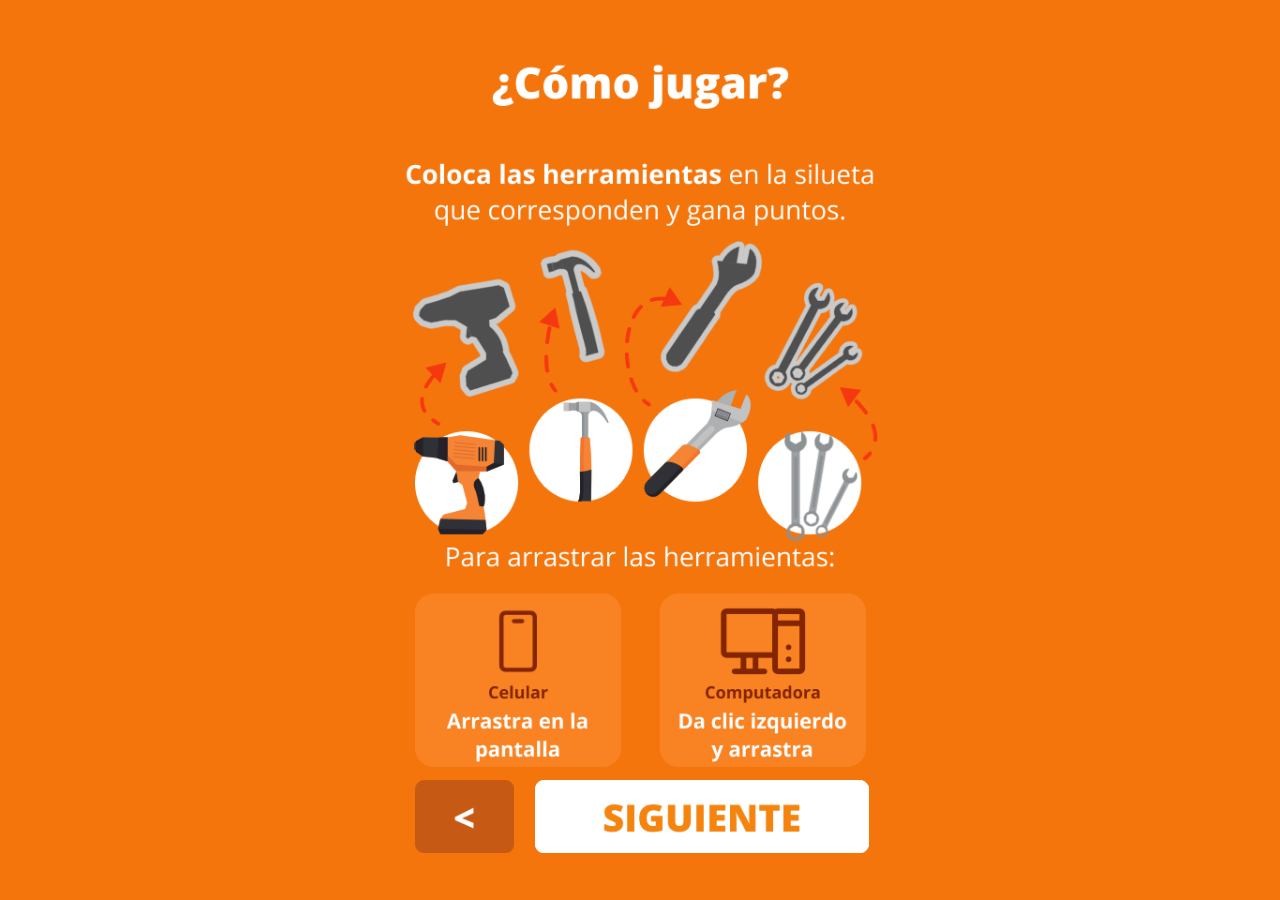
==== activities/siluetas/index.html @ 457d2b87 "siluetas" ====
<!DOCTYPE html PUBLIC "-//W3C//DTD XHTML 1.0 Transitional//EN" "http://www.w3.org/TR/xhtml1/DTD/xhtml1-transitional.dtd"><html><head><meta charset="utf-8"><meta http-equiv="content-type" content="text/html; charset=utf-8"><meta name="viewport" content="width=device-width,initial-scale=1,user-scalable=no"><title>Blue Pure Loyalty</title><meta http-equiv="content-script-type" content="text/javascript"><meta http-equiv="content-style-type" content="text/css"><meta name="generator" content="ct.js Game Editor"><link type="text/css" href="ct.css" rel="stylesheet"><meta name="theme-color" content="#F58428"><meta name="application-name" content="Blue Pure Loyalty"><link rel="icon" type="image/png" sizes="16x16" href="favicon-16x16.png"><link rel="icon" type="image/png" sizes="32x32" href="favicon-32x32.png"><link rel="icon" type="image/png" sizes="48x48" href="favicon-48x48.png"><link rel="icon" type="image/png" sizes="64x64" href="favicon-64x64.png"><meta name="apple-mobile-web-app-capable" content="yes"><meta name="apple-mobile-web-app-title" content="Blue Pure Loyalty"><meta name="apple-mobile-web-app-status-bar-style" content="default"><link rel="apple-touch-icon" sizes="57x57" href="apple-touch-icon-57x57.png"><link rel="apple-touch-icon" sizes="60x60" href="apple-touch-icon-60x60.png"><link rel="apple-touch-icon" sizes="72x72" href="apple-touch-icon-72x72.png"><link rel="apple-touch-icon" sizes="76x76" href="apple-touch-icon-76x76.png"><link rel="apple-touch-icon" sizes="114x114" href="apple-touch-icon-114x114.png"><link rel="apple-touch-icon" sizes="120x120" href="apple-touch-icon-120x120.png"><link rel="apple-touch-icon" sizes="144x144" href="apple-touch-icon-144x144.png"><link rel="apple-touch-icon" sizes="152x152" href="apple-touch-icon-152x152.png"><link rel="apple-touch-icon" sizes="167x167" href="apple-touch-icon-167x167.png"><link rel="apple-touch-icon" sizes="180x180" href="apple-touch-icon-180x180.png"><link rel="apple-touch-icon" sizes="1024x1024" href="apple-touch-icon-1024x1024.png"><link rel="icon" type="image/png" sizes="228x228" href="coast-228x228.png"><meta name="msapplication-TileColor" content="#F58428"><meta name="msapplication-TileImage" content="mstile-144x144.png"></head><body><script type="text/javascript" src="./howler.min.js"></script><script type="text/javascript" src="./sscd.min.js"></script><div id="ct"><div class="ct-aLoadingScreen"><div class="ct-aLoadingProgress" data-progress="0"><div class="ct-aMadeWithImage"><svg width="1035" height="894" viewBox="0 0 1035 894" fill="none" xmlns="http://www.w3.org/2000/svg"><path fill-rule="evenodd" clip-rule="evenodd" d="M523 222l-2 7a18 18 0 01-11 9 30 30 0 01-17 0 18 18 0 01-11-10c-2-2-3-5-3-8l1-4 4-2c1-1 3 0 4 1l2 3 1 5a8 8 0 005 4l5 1 6-1 2-1 2-2 1-4 3-4h4l3 2c1 1 2 3 1 4zm-39-111c12 3 3 25-1 35-3 10-11 33-21 31-9-2-6-25-2-39 5-15 13-30 24-27zM257 556c-19-47 19-174 67-296l20-46C396 97 450 25 505 0a180 180 0 00-1 69 362 362 0 01120 21c18-14 34-24 48-30s33-10 57-12c-39 123-60 209-63 255-7 115 3 189 6 221 14 2 29 1 50-7 13-5 29-19 24-42-3-15-23-18-35-16-5 0-15-1-18-9-2-9 5-16 11-18 13-6 41-10 60 8 17 16 18 39 14 57-3 17-15 29-25 37-20 15-53 24-80 28-1 18-17 25-29 31-39 17-111 26-186 22-108-4-188-25-201-59zm326-430c12 3 5 25 2 35-4 10-12 33-21 31-10-2-7-26-2-40 4-14 10-29 21-26z" fill="currentColor"/><path d="M93 709c3 0 5 2 6 7a2334 2334 0 01-2 124l-8 2c-4 0-5-2-5-6v-45a656 656 0 00-1-38c-5 8-11 15-18 20-8 5-16 7-25 7s-17-4-23-11a902 902 0 00-1 64c0 3-1 5-3 7l-7 2c-4 0-6-2-6-6V722c0-2 1-5 3-7 1-2 3-3 5-3l6 2c2 1 2 3 3 5 0 15 3 26 7 33s9 11 15 11a36 36 0 0025-10c3-3 6-6 8-11 4-6 7-15 11-24 2-6 5-9 10-9zM172 749c6 0 9 5 9 15v30l3 45c0 4-4 5-11 5h-3c-1 0-2 0-3-2v-4-6c-7 7-15 10-25 10-19 0-28-15-28-44 0-16 3-28 9-36s15-13 26-13c5 0 11 1 16 3 2-2 4-3 7-3zm-20 18c-8 0-14 2-17 6-4 5-6 13-6 25 0 19 5 29 16 29 3 0 6-1 9-4 4-2 6-5 7-8 3-7 4-15 4-24 0-8-1-15-3-18-2-4-6-6-10-6zM243 748l-1-38c0-7 3-11 7-11 5 0 8 2 8 6l1 31a2026 2026 0 003 101c0 4-3 6-9 6-4 0-6-2-6-8-5 5-12 7-20 7-10 0-18-4-25-11-6-8-9-17-9-28s2-21 7-31c4-9 11-16 21-20a43 43 0 0123-4zm1 28l-4-7-4-3h-6l-7 2c-3 2-6 4-8 8a44 44 0 00-2 42c3 5 8 8 13 8 6 0 11-3 14-9 4-6 5-13 5-22l-1-19zM302 749c7 0 13 2 20 7 6 4 9 9 9 15s-2 12-7 18c-6 5-13 9-21 10l-17 1c1 11 4 18 9 22l5 2c8 0 15-2 21-8 5-5 9-8 12-8l5 3 3 6c0 3-4 8-13 15l-13 8-15 3c-12 0-20-8-26-23-3-9-5-19-5-30s3-21 8-29 13-12 25-12zm1 14c-5 0-10 3-13 9-2 2-3 6-4 13 18 0 28-4 28-13 0-6-4-9-11-9zM415 842c-4 0-9-9-13-27-4-17-6-37-6-59 0-2 1-4 3-5 2-2 3-2 5-2l4 1 1 4c0 21 4 41 11 60l5-10 6-10c2-3 5-4 8-4 2 0 5 2 8 6l8 14 4 7c4-11 5-21 5-31l-1-30c0-2 1-4 3-5l6-3c4 0 6 8 6 23v11c0 18-3 34-9 48-3 8-6 12-11 12-2 0-4-2-7-5l-7-14-6-12-6 11-5 11-5 6c-2 2-5 3-7 3zM504 716c3 0 5 1 7 3s3 5 3 7c0 3-1 5-3 8l-7 3c-3 0-5-1-7-3s-3-5-3-8c0-6 3-10 10-10zm9 104v14c0 3-1 5-3 7l-6 2c-4 0-6-1-6-5a4177 4177 0 01-2-87c1-2 2-4 5-4 7 0 11 3 12 9l1 7-1 13v44zM541 749h14v-41c0-3 1-5 3-6l6-3 4 2a1986 1986 0 001 47h24c4 0 6 2 6 7 0 3-1 6-3 7-2 2-4 3-7 3h-19a611 611 0 005 73c0 2-1 2-2 3l-7 1c-3 0-5-1-5-5-3-17-5-41-6-72l-13 1c-8 0-12-3-12-7 0-7 3-10 11-10zM626 777l2 47-1 11c0 2-1 4-3 5-1 2-3 2-7 2-2 0-3-1-4-3l-2-8-4-66-2-57c0-3 1-5 3-7l7-2c3 0 6 3 6 9l2 24v21c7-3 14-5 20-5 16 0 26 7 30 21 2 7 3 17 3 29a231 231 0 01-2 36c0 3-1 5-3 6l-7 2c-4 0-6-2-6-6l2-35-1-14c0-7-1-13-4-17-2-4-6-6-13-6-11 0-16 5-16 13zM732 795c0-9 2-17 7-24a47 47 0 0156-19c4 1 7 3 7 6s-1 5-3 8c-1 3-3 4-6 4l-8-2-8-2c-7 0-14 2-19 8-6 6-9 13-9 23 0 9 2 16 5 21 3 4 8 6 15 6 3 0 8-1 15-5l14-5 4 2 2 4c0 3-3 6-7 10a52 52 0 01-31 12c-11 0-19-4-25-12-6-9-9-20-9-35zM817 749h14v-41c0-3 1-5 3-6l6-3 5 2a1978 1978 0 001 47h24c4 0 6 2 6 7 0 3-1 6-4 7l-6 3h-19a610 610 0 005 73l-3 3-7 1c-2 0-4-1-5-5-2-17-4-41-5-72l-14 1c-8 0-12-3-12-7 0-7 4-10 11-10zM895 818c3 0 5 1 7 3 3 2 4 5 4 9 0 3-1 6-3 8-2 3-5 4-8 4l-7-2c-2-2-4-4-4-8l3-9c3-3 5-5 8-5zM938 717c3 0 5 1 7 3s3 5 3 7c0 3-1 5-3 8-2 2-5 3-7 3-3 0-5-1-7-3s-3-5-3-8c0-6 3-10 10-10zm-6 39c0-2 0-4 2-5 2-2 5-3 8-3s5 2 6 5a413 413 0 01-5 125c-5 11-13 16-25 16-6 0-11-2-15-6-5-3-7-8-7-13 0-3 1-5 3-6 2-2 4-3 7-3l5 2 2 4c2 4 4 6 7 6 4 0 6-3 9-8a319 319 0 006-50c-1-31-1-52-3-64zM974 774c0-8 3-14 9-19 5-4 12-7 19-7 8 0 15 2 21 4 7 3 11 6 11 11 0 2-1 4-3 5-2 2-3 2-5 2h-3l-8-4-12-3c-4 0-7 1-10 3s-4 4-4 8 1 7 4 9l17 6c8 1 14 3 18 6s6 8 6 16c0 11-2 19-8 23-6 5-13 7-21 7-9 0-16-1-22-3-5-3-8-6-8-11s2-7 8-7l8 2c5 2 9 3 14 3 4 0 8-1 10-4s4-6 4-10-2-6-5-8-8-3-14-4-11-2-14-4c-8-3-12-10-12-21z" fill="currentColor"/></svg></div><span class="ct-aLoadingLabel">Loading…</span><div style="width: 0%;" class="ct-aLoadingBar"></div></div></div></div><script src="pixi.min.js"></script><script src="pixi-particles.min.js"></script><script async src="ct.js"></script></body></html>
---- activities/siluetas/ct.css ----
*{margin:0;padding:0;border:0}body{background:#F5750D;font-family:sans-serif;position:relative;width:100%;height:100vh}#ct{position:relative;display:inline-block;width:100%;height:100%}.ct-aLoadingScreen{position:absolute;left:0;right:0;top:0;bottom:0;background:#446adb;background:#F5750D;color:#fff;color:#000;z-index:2}.ct-aLoadingProgress{position:absolute;left:50%;top:50%;transform:translate(-50%,-50%);font-size:1.5rem;font-style:italic;padding:1rem 2rem;text-align:center}.ct-aLoadingBar{content:'';height:.2rem;border-radius:1rem;position:absolute;background:#446adb;background:#000;left:0;bottom:0;transition:1s cubic-bezier(.31,.59,.29,1) width}.ct-aMadeWithImage{margin-bottom:1rem}.ct-aMadeWithImage svg{width:33vw;height:auto}.ct-aLoadingScreen.hidden{visibility:hidden;display:none}.ct-aMadeWithImage{display:none}@font-face{font-family:OpenSans-ExtraBold;src:url(fonts/f9fbd8c1b-0668-412e-9c99-4ca90123a2a4.ttf.woff) format('woff'),url(fonts/f9fbd8c1b-0668-412e-9c99-4ca90123a2a4.ttf) format('truetype')}@font-face{font-family:OpenSans-Regular;src:url(fonts/f446f037a-6d46-40de-beb7-5007d21290c2.ttf.woff) format('woff'),url(fonts/f446f037a-6d46-40de-beb7-5007d21290c2.ttf) format('truetype')}
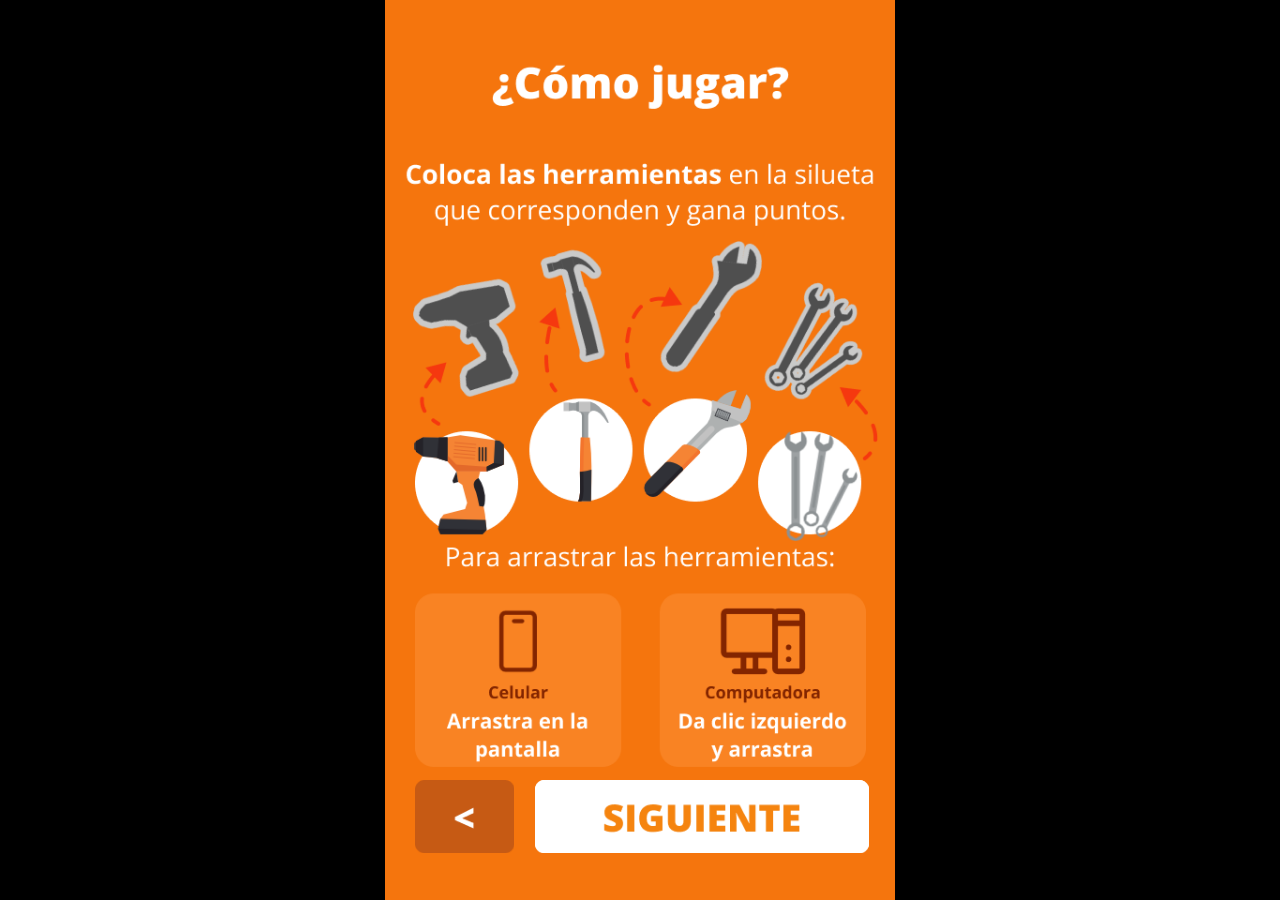
==== commit 4abb0d93: "update" ====
--- a/activities/siluetas/ct.css
+++ b/activities/siluetas/ct.css
@@ -1 +1 @@
-*{margin:0;padding:0;border:0}body{background:#F5750D;font-family:sans-serif;position:relative;width:100%;height:100vh}#ct{position:relative;display:inline-block;width:100%;height:100%}.ct-aLoadingScreen{position:absolute;left:0;right:0;top:0;bottom:0;background:#446adb;background:#F5750D;color:#fff;color:#000;z-index:2}.ct-aLoadingProgress{position:absolute;left:50%;top:50%;transform:translate(-50%,-50%);font-size:1.5rem;font-style:italic;padding:1rem 2rem;text-align:center}.ct-aLoadingBar{content:'';height:.2rem;border-radius:1rem;position:absolute;background:#446adb;background:#000;left:0;bottom:0;transition:1s cubic-bezier(.31,.59,.29,1) width}.ct-aMadeWithImage{margin-bottom:1rem}.ct-aMadeWithImage svg{width:33vw;height:auto}.ct-aLoadingScreen.hidden{visibility:hidden;display:none}.ct-aMadeWithImage{display:none}@font-face{font-family:OpenSans-ExtraBold;src:url(fonts/f9fbd8c1b-0668-412e-9c99-4ca90123a2a4.ttf.woff) format('woff'),url(fonts/f9fbd8c1b-0668-412e-9c99-4ca90123a2a4.ttf) format('truetype')}@font-face{font-family:OpenSans-Regular;src:url(fonts/f446f037a-6d46-40de-beb7-5007d21290c2.ttf.woff) format('woff'),url(fonts/f446f037a-6d46-40de-beb7-5007d21290c2.ttf) format('truetype')}+*{margin:0;padding:0;border:0}body{background:#000;font-family:sans-serif;position:relative;width:100%;height:100vh}#ct{position:relative;display:inline-block;width:100%;height:100%}.ct-aLoadingScreen{position:absolute;left:0;right:0;top:0;bottom:0;background:#446adb;background:#f58428;color:#fff;color:#000;z-index:2}.ct-aLoadingProgress{position:absolute;left:50%;top:50%;transform:translate(-50%,-50%);font-size:1.5rem;font-style:italic;padding:1rem 2rem;text-align:center}.ct-aLoadingBar{content:'';height:.2rem;border-radius:1rem;position:absolute;background:#446adb;background:#000;left:0;bottom:0;transition:1s cubic-bezier(.31,.59,.29,1) width}.ct-aMadeWithImage{margin-bottom:1rem}.ct-aMadeWithImage svg{width:33vw;height:auto}.ct-aLoadingScreen.hidden{visibility:hidden;display:none}.ct-aMadeWithImage{display:none}@font-face{font-family:OpenSans-ExtraBold;src:url(fonts/f9fbd8c1b-0668-412e-9c99-4ca90123a2a4.ttf.woff) format('woff'),url(fonts/f9fbd8c1b-0668-412e-9c99-4ca90123a2a4.ttf) format('truetype')}@font-face{font-family:OpenSans-Regular;src:url(fonts/f446f037a-6d46-40de-beb7-5007d21290c2.ttf.woff) format('woff'),url(fonts/f446f037a-6d46-40de-beb7-5007d21290c2.ttf) format('truetype')}
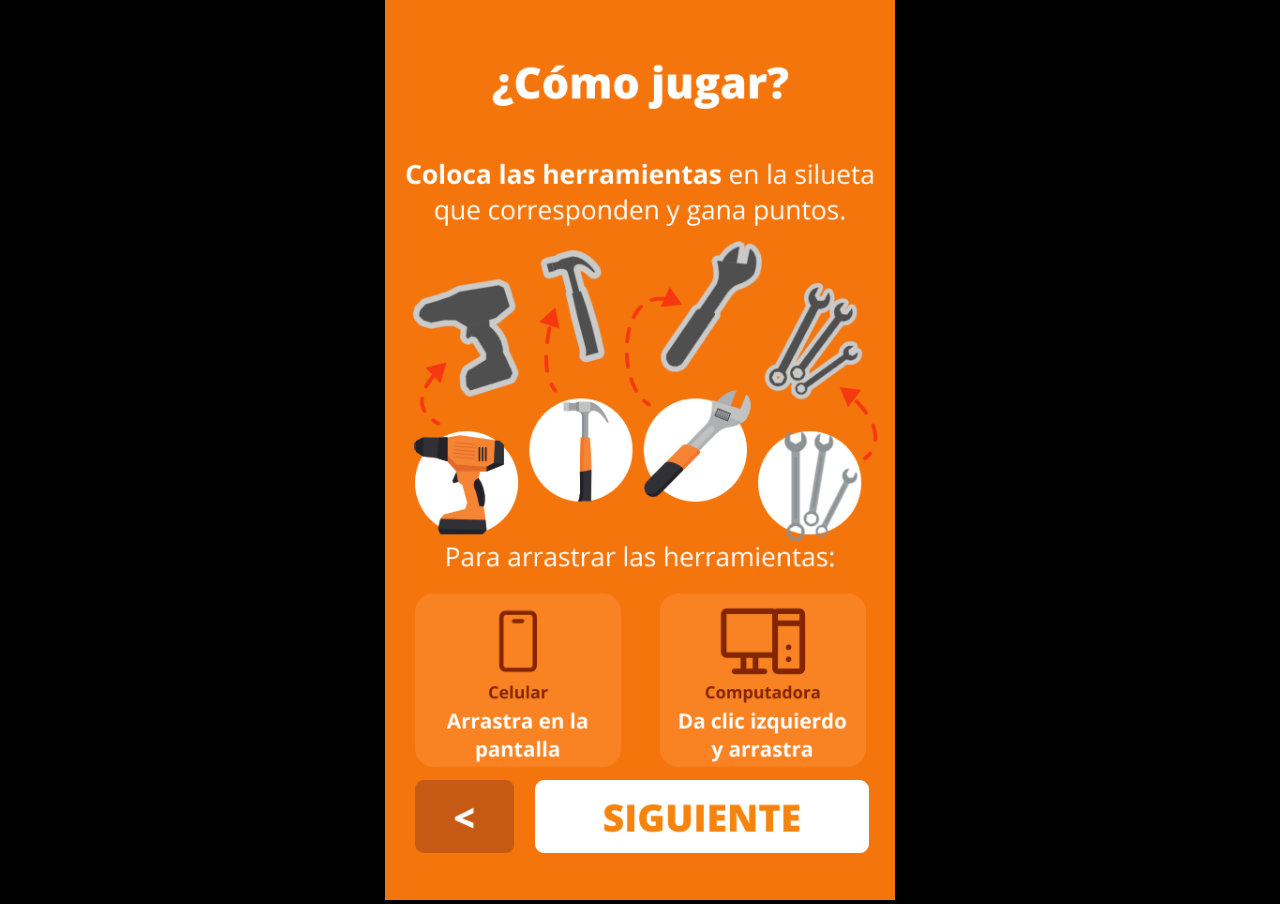
==== commit d835705e: "game" ====
--- a/activities/siluetas/index.html
+++ b/activities/siluetas/index.html
@@ -1 +1 @@
-<!DOCTYPE html PUBLIC "-//W3C//DTD XHTML 1.0 Transitional//EN" "http://www.w3.org/TR/xhtml1/DTD/xhtml1-transitional.dtd"><html><head><meta charset="utf-8"><meta http-equiv="content-type" content="text/html; charset=utf-8"><meta name="viewport" content="width=device-width,initial-scale=1,user-scalable=no"><title>Blue Pure Loyalty</title><meta http-equiv="content-script-type" content="text/javascript"><meta http-equiv="content-style-type" content="text/css"><meta name="generator" content="ct.js Game Editor"><link type="text/css" href="ct.css" rel="stylesheet"><meta name="theme-color" content="#F58428"><meta name="application-name" content="Blue Pure Loyalty"><link rel="icon" type="image/png" sizes="16x16" href="favicon-16x16.png"><link rel="icon" type="image/png" sizes="32x32" href="favicon-32x32.png"><link rel="icon" type="image/png" sizes="48x48" href="favicon-48x48.png"><link rel="icon" type="image/png" sizes="64x64" href="favicon-64x64.png"><meta name="apple-mobile-web-app-capable" content="yes"><meta name="apple-mobile-web-app-title" content="Blue Pure Loyalty"><meta name="apple-mobile-web-app-status-bar-style" content="default"><link rel="apple-touch-icon" sizes="57x57" href="apple-touch-icon-57x57.png"><link rel="apple-touch-icon" sizes="60x60" href="apple-touch-icon-60x60.png"><link rel="apple-touch-icon" sizes="72x72" href="apple-touch-icon-72x72.png"><link rel="apple-touch-icon" sizes="76x76" href="apple-touch-icon-76x76.png"><link rel="apple-touch-icon" sizes="114x114" href="apple-touch-icon-114x114.png"><link rel="apple-touch-icon" sizes="120x120" href="apple-touch-icon-120x120.png"><link rel="apple-touch-icon" sizes="144x144" href="apple-touch-icon-144x144.png"><link rel="apple-touch-icon" sizes="152x152" href="apple-touch-icon-152x152.png"><link rel="apple-touch-icon" sizes="167x167" href="apple-touch-icon-167x167.png"><link rel="apple-touch-icon" sizes="180x180" href="apple-touch-icon-180x180.png"><link rel="apple-touch-icon" sizes="1024x1024" href="apple-touch-icon-1024x1024.png"><link rel="icon" type="image/png" sizes="228x228" href="coast-228x228.png"><meta name="msapplication-TileColor" content="#F58428"><meta name="msapplication-TileImage" content="mstile-144x144.png"></head><body><script type="text/javascript" src="./howler.min.js"></script><script type="text/javascript" src="./sscd.min.js"></script><div id="ct"><div class="ct-aLoadingScreen"><div class="ct-aLoadingProgress" data-progress="0"><div class="ct-aMadeWithImage"><svg width="1035" height="894" viewBox="0 0 1035 894" fill="none" xmlns="http://www.w3.org/2000/svg"><path fill-rule="evenodd" clip-rule="evenodd" d="M523 222l-2 7a18 18 0 01-11 9 30 30 0 01-17 0 18 18 0 01-11-10c-2-2-3-5-3-8l1-4 4-2c1-1 3 0 4 1l2 3 1 5a8 8 0 005 4l5 1 6-1 2-1 2-2 1-4 3-4h4l3 2c1 1 2 3 1 4zm-39-111c12 3 3 25-1 35-3 10-11 33-21 31-9-2-6-25-2-39 5-15 13-30 24-27zM257 556c-19-47 19-174 67-296l20-46C396 97 450 25 505 0a180 180 0 00-1 69 362 362 0 01120 21c18-14 34-24 48-30s33-10 57-12c-39 123-60 209-63 255-7 115 3 189 6 221 14 2 29 1 50-7 13-5 29-19 24-42-3-15-23-18-35-16-5 0-15-1-18-9-2-9 5-16 11-18 13-6 41-10 60 8 17 16 18 39 14 57-3 17-15 29-25 37-20 15-53 24-80 28-1 18-17 25-29 31-39 17-111 26-186 22-108-4-188-25-201-59zm326-430c12 3 5 25 2 35-4 10-12 33-21 31-10-2-7-26-2-40 4-14 10-29 21-26z" fill="currentColor"/><path d="M93 709c3 0 5 2 6 7a2334 2334 0 01-2 124l-8 2c-4 0-5-2-5-6v-45a656 656 0 00-1-38c-5 8-11 15-18 20-8 5-16 7-25 7s-17-4-23-11a902 902 0 00-1 64c0 3-1 5-3 7l-7 2c-4 0-6-2-6-6V722c0-2 1-5 3-7 1-2 3-3 5-3l6 2c2 1 2 3 3 5 0 15 3 26 7 33s9 11 15 11a36 36 0 0025-10c3-3 6-6 8-11 4-6 7-15 11-24 2-6 5-9 10-9zM172 749c6 0 9 5 9 15v30l3 45c0 4-4 5-11 5h-3c-1 0-2 0-3-2v-4-6c-7 7-15 10-25 10-19 0-28-15-28-44 0-16 3-28 9-36s15-13 26-13c5 0 11 1 16 3 2-2 4-3 7-3zm-20 18c-8 0-14 2-17 6-4 5-6 13-6 25 0 19 5 29 16 29 3 0 6-1 9-4 4-2 6-5 7-8 3-7 4-15 4-24 0-8-1-15-3-18-2-4-6-6-10-6zM243 748l-1-38c0-7 3-11 7-11 5 0 8 2 8 6l1 31a2026 2026 0 003 101c0 4-3 6-9 6-4 0-6-2-6-8-5 5-12 7-20 7-10 0-18-4-25-11-6-8-9-17-9-28s2-21 7-31c4-9 11-16 21-20a43 43 0 0123-4zm1 28l-4-7-4-3h-6l-7 2c-3 2-6 4-8 8a44 44 0 00-2 42c3 5 8 8 13 8 6 0 11-3 14-9 4-6 5-13 5-22l-1-19zM302 749c7 0 13 2 20 7 6 4 9 9 9 15s-2 12-7 18c-6 5-13 9-21 10l-17 1c1 11 4 18 9 22l5 2c8 0 15-2 21-8 5-5 9-8 12-8l5 3 3 6c0 3-4 8-13 15l-13 8-15 3c-12 0-20-8-26-23-3-9-5-19-5-30s3-21 8-29 13-12 25-12zm1 14c-5 0-10 3-13 9-2 2-3 6-4 13 18 0 28-4 28-13 0-6-4-9-11-9zM415 842c-4 0-9-9-13-27-4-17-6-37-6-59 0-2 1-4 3-5 2-2 3-2 5-2l4 1 1 4c0 21 4 41 11 60l5-10 6-10c2-3 5-4 8-4 2 0 5 2 8 6l8 14 4 7c4-11 5-21 5-31l-1-30c0-2 1-4 3-5l6-3c4 0 6 8 6 23v11c0 18-3 34-9 48-3 8-6 12-11 12-2 0-4-2-7-5l-7-14-6-12-6 11-5 11-5 6c-2 2-5 3-7 3zM504 716c3 0 5 1 7 3s3 5 3 7c0 3-1 5-3 8l-7 3c-3 0-5-1-7-3s-3-5-3-8c0-6 3-10 10-10zm9 104v14c0 3-1 5-3 7l-6 2c-4 0-6-1-6-5a4177 4177 0 01-2-87c1-2 2-4 5-4 7 0 11 3 12 9l1 7-1 13v44zM541 749h14v-41c0-3 1-5 3-6l6-3 4 2a1986 1986 0 001 47h24c4 0 6 2 6 7 0 3-1 6-3 7-2 2-4 3-7 3h-19a611 611 0 005 73c0 2-1 2-2 3l-7 1c-3 0-5-1-5-5-3-17-5-41-6-72l-13 1c-8 0-12-3-12-7 0-7 3-10 11-10zM626 777l2 47-1 11c0 2-1 4-3 5-1 2-3 2-7 2-2 0-3-1-4-3l-2-8-4-66-2-57c0-3 1-5 3-7l7-2c3 0 6 3 6 9l2 24v21c7-3 14-5 20-5 16 0 26 7 30 21 2 7 3 17 3 29a231 231 0 01-2 36c0 3-1 5-3 6l-7 2c-4 0-6-2-6-6l2-35-1-14c0-7-1-13-4-17-2-4-6-6-13-6-11 0-16 5-16 13zM732 795c0-9 2-17 7-24a47 47 0 0156-19c4 1 7 3 7 6s-1 5-3 8c-1 3-3 4-6 4l-8-2-8-2c-7 0-14 2-19 8-6 6-9 13-9 23 0 9 2 16 5 21 3 4 8 6 15 6 3 0 8-1 15-5l14-5 4 2 2 4c0 3-3 6-7 10a52 52 0 01-31 12c-11 0-19-4-25-12-6-9-9-20-9-35zM817 749h14v-41c0-3 1-5 3-6l6-3 5 2a1978 1978 0 001 47h24c4 0 6 2 6 7 0 3-1 6-4 7l-6 3h-19a610 610 0 005 73l-3 3-7 1c-2 0-4-1-5-5-2-17-4-41-5-72l-14 1c-8 0-12-3-12-7 0-7 4-10 11-10zM895 818c3 0 5 1 7 3 3 2 4 5 4 9 0 3-1 6-3 8-2 3-5 4-8 4l-7-2c-2-2-4-4-4-8l3-9c3-3 5-5 8-5zM938 717c3 0 5 1 7 3s3 5 3 7c0 3-1 5-3 8-2 2-5 3-7 3-3 0-5-1-7-3s-3-5-3-8c0-6 3-10 10-10zm-6 39c0-2 0-4 2-5 2-2 5-3 8-3s5 2 6 5a413 413 0 01-5 125c-5 11-13 16-25 16-6 0-11-2-15-6-5-3-7-8-7-13 0-3 1-5 3-6 2-2 4-3 7-3l5 2 2 4c2 4 4 6 7 6 4 0 6-3 9-8a319 319 0 006-50c-1-31-1-52-3-64zM974 774c0-8 3-14 9-19 5-4 12-7 19-7 8 0 15 2 21 4 7 3 11 6 11 11 0 2-1 4-3 5-2 2-3 2-5 2h-3l-8-4-12-3c-4 0-7 1-10 3s-4 4-4 8 1 7 4 9l17 6c8 1 14 3 18 6s6 8 6 16c0 11-2 19-8 23-6 5-13 7-21 7-9 0-16-1-22-3-5-3-8-6-8-11s2-7 8-7l8 2c5 2 9 3 14 3 4 0 8-1 10-4s4-6 4-10-2-6-5-8-8-3-14-4-11-2-14-4c-8-3-12-10-12-21z" fill="currentColor"/></svg></div><span class="ct-aLoadingLabel">Loading…</span><div style="width: 0%;" class="ct-aLoadingBar"></div></div></div></div><script src="pixi.min.js"></script><script src="pixi-particles.min.js"></script><script async src="ct.js"></script></body></html>+<!DOCTYPE html><html><head><meta charset="utf-8"><meta http-equiv="content-type" content="text/html; charset=utf-8"><meta name="viewport" content="width=device-width,initial-scale=1,user-scalable=no"><title>ct.js game</title><meta http-equiv="content-script-type" content="text/javascript"><meta http-equiv="content-style-type" content="text/css"><meta name="generator" content="ct.js Game Editor"><link type="text/css" href="ct.css" rel="stylesheet"><meta name="theme-color" content="ct.js game"><meta name="application-name" content="ct.js game"><link rel="icon" type="image/png" sizes="16x16" href="favicon-16x16.png"><link rel="icon" type="image/png" sizes="32x32" href="favicon-32x32.png"><link rel="icon" type="image/png" sizes="48x48" href="favicon-48x48.png"><link rel="icon" type="image/png" sizes="64x64" href="favicon-64x64.png"><meta name="apple-mobile-web-app-capable" content="yes"><meta name="apple-mobile-web-app-title" content="ct.js game"><meta name="apple-mobile-web-app-status-bar-style" content="default"><link rel="apple-touch-icon" sizes="57x57" href="apple-touch-icon-57x57.png"><link rel="apple-touch-icon" sizes="60x60" href="apple-touch-icon-60x60.png"><link rel="apple-touch-icon" sizes="72x72" href="apple-touch-icon-72x72.png"><link rel="apple-touch-icon" sizes="76x76" href="apple-touch-icon-76x76.png"><link rel="apple-touch-icon" sizes="114x114" href="apple-touch-icon-114x114.png"><link rel="apple-touch-icon" sizes="120x120" href="apple-touch-icon-120x120.png"><link rel="apple-touch-icon" sizes="144x144" href="apple-touch-icon-144x144.png"><link rel="apple-touch-icon" sizes="152x152" href="apple-touch-icon-152x152.png"><link rel="apple-touch-icon" sizes="167x167" href="apple-touch-icon-167x167.png"><link rel="apple-touch-icon" sizes="180x180" href="apple-touch-icon-180x180.png"><link rel="apple-touch-icon" sizes="1024x1024" href="apple-touch-icon-1024x1024.png"><link rel="icon" type="image/png" sizes="228x228" href="coast-228x228.png"><meta name="msapplication-TileColor" content="ct.js game"><meta name="msapplication-TileImage" content="mstile-144x144.png"></head><body><script type="text/javascript" src="./howler.min.js"></script><script type="text/javascript" src="./sscd.min.js"></script><div id="ct"><div class="ct-aLoadingScreen"><div class="ct-aLoadingProgress" data-progress="0"><div class="ct-aMadeWithImage"><svg width="1035" height="894" viewBox="0 0 1035 894" fill="none" xmlns="http://www.w3.org/2000/svg"><path fill-rule="evenodd" clip-rule="evenodd" d="M523 222l-2 7a18 18 0 01-11 9 30 30 0 01-17 0 18 18 0 01-11-10c-2-2-3-5-3-8l1-4 4-2c1-1 3 0 4 1l2 3 1 5a8 8 0 005 4l5 1 6-1 2-1 2-2 1-4 3-4h4l3 2c1 1 2 3 1 4zm-39-111c12 3 3 25-1 35-3 10-11 33-21 31-9-2-6-25-2-39 5-15 13-30 24-27zM257 556c-19-47 19-174 67-296l20-46C396 97 450 25 505 0a180 180 0 00-1 69 362 362 0 01120 21c18-14 34-24 48-30s33-10 57-12c-39 123-60 209-63 255-7 115 3 189 6 221 14 2 29 1 50-7 13-5 29-19 24-42-3-15-23-18-35-16-5 0-15-1-18-9-2-9 5-16 11-18 13-6 41-10 60 8 17 16 18 39 14 57-3 17-15 29-25 37-20 15-53 24-80 28-1 18-17 25-29 31-39 17-111 26-186 22-108-4-188-25-201-59zm326-430c12 3 5 25 2 35-4 10-12 33-21 31-10-2-7-26-2-40 4-14 10-29 21-26z" fill="currentColor"/><path d="M93 709c3 0 5 2 6 7a2334 2334 0 01-2 124l-8 2c-4 0-5-2-5-6v-45a656 656 0 00-1-38c-5 8-11 15-18 20-8 5-16 7-25 7s-17-4-23-11a902 902 0 00-1 64c0 3-1 5-3 7l-7 2c-4 0-6-2-6-6V722c0-2 1-5 3-7 1-2 3-3 5-3l6 2c2 1 2 3 3 5 0 15 3 26 7 33s9 11 15 11a36 36 0 0025-10c3-3 6-6 8-11 4-6 7-15 11-24 2-6 5-9 10-9zM172 749c6 0 9 5 9 15v30l3 45c0 4-4 5-11 5h-3c-1 0-2 0-3-2v-4-6c-7 7-15 10-25 10-19 0-28-15-28-44 0-16 3-28 9-36s15-13 26-13c5 0 11 1 16 3 2-2 4-3 7-3zm-20 18c-8 0-14 2-17 6-4 5-6 13-6 25 0 19 5 29 16 29 3 0 6-1 9-4 4-2 6-5 7-8 3-7 4-15 4-24 0-8-1-15-3-18-2-4-6-6-10-6zM243 748l-1-38c0-7 3-11 7-11 5 0 8 2 8 6l1 31a2026 2026 0 003 101c0 4-3 6-9 6-4 0-6-2-6-8-5 5-12 7-20 7-10 0-18-4-25-11-6-8-9-17-9-28s2-21 7-31c4-9 11-16 21-20a43 43 0 0123-4zm1 28l-4-7-4-3h-6l-7 2c-3 2-6 4-8 8a44 44 0 00-2 42c3 5 8 8 13 8 6 0 11-3 14-9 4-6 5-13 5-22l-1-19zM302 749c7 0 13 2 20 7 6 4 9 9 9 15s-2 12-7 18c-6 5-13 9-21 10l-17 1c1 11 4 18 9 22l5 2c8 0 15-2 21-8 5-5 9-8 12-8l5 3 3 6c0 3-4 8-13 15l-13 8-15 3c-12 0-20-8-26-23-3-9-5-19-5-30s3-21 8-29 13-12 25-12zm1 14c-5 0-10 3-13 9-2 2-3 6-4 13 18 0 28-4 28-13 0-6-4-9-11-9zM415 842c-4 0-9-9-13-27-4-17-6-37-6-59 0-2 1-4 3-5 2-2 3-2 5-2l4 1 1 4c0 21 4 41 11 60l5-10 6-10c2-3 5-4 8-4 2 0 5 2 8 6l8 14 4 7c4-11 5-21 5-31l-1-30c0-2 1-4 3-5l6-3c4 0 6 8 6 23v11c0 18-3 34-9 48-3 8-6 12-11 12-2 0-4-2-7-5l-7-14-6-12-6 11-5 11-5 6c-2 2-5 3-7 3zM504 716c3 0 5 1 7 3s3 5 3 7c0 3-1 5-3 8l-7 3c-3 0-5-1-7-3s-3-5-3-8c0-6 3-10 10-10zm9 104v14c0 3-1 5-3 7l-6 2c-4 0-6-1-6-5a4177 4177 0 01-2-87c1-2 2-4 5-4 7 0 11 3 12 9l1 7-1 13v44zM541 749h14v-41c0-3 1-5 3-6l6-3 4 2a1986 1986 0 001 47h24c4 0 6 2 6 7 0 3-1 6-3 7-2 2-4 3-7 3h-19a611 611 0 005 73c0 2-1 2-2 3l-7 1c-3 0-5-1-5-5-3-17-5-41-6-72l-13 1c-8 0-12-3-12-7 0-7 3-10 11-10zM626 777l2 47-1 11c0 2-1 4-3 5-1 2-3 2-7 2-2 0-3-1-4-3l-2-8-4-66-2-57c0-3 1-5 3-7l7-2c3 0 6 3 6 9l2 24v21c7-3 14-5 20-5 16 0 26 7 30 21 2 7 3 17 3 29a231 231 0 01-2 36c0 3-1 5-3 6l-7 2c-4 0-6-2-6-6l2-35-1-14c0-7-1-13-4-17-2-4-6-6-13-6-11 0-16 5-16 13zM732 795c0-9 2-17 7-24a47 47 0 0156-19c4 1 7 3 7 6s-1 5-3 8c-1 3-3 4-6 4l-8-2-8-2c-7 0-14 2-19 8-6 6-9 13-9 23 0 9 2 16 5 21 3 4 8 6 15 6 3 0 8-1 15-5l14-5 4 2 2 4c0 3-3 6-7 10a52 52 0 01-31 12c-11 0-19-4-25-12-6-9-9-20-9-35zM817 749h14v-41c0-3 1-5 3-6l6-3 5 2a1978 1978 0 001 47h24c4 0 6 2 6 7 0 3-1 6-4 7l-6 3h-19a610 610 0 005 73l-3 3-7 1c-2 0-4-1-5-5-2-17-4-41-5-72l-14 1c-8 0-12-3-12-7 0-7 4-10 11-10zM895 818c3 0 5 1 7 3 3 2 4 5 4 9 0 3-1 6-3 8-2 3-5 4-8 4l-7-2c-2-2-4-4-4-8l3-9c3-3 5-5 8-5zM938 717c3 0 5 1 7 3s3 5 3 7c0 3-1 5-3 8-2 2-5 3-7 3-3 0-5-1-7-3s-3-5-3-8c0-6 3-10 10-10zm-6 39c0-2 0-4 2-5 2-2 5-3 8-3s5 2 6 5a413 413 0 01-5 125c-5 11-13 16-25 16-6 0-11-2-15-6-5-3-7-8-7-13 0-3 1-5 3-6 2-2 4-3 7-3l5 2 2 4c2 4 4 6 7 6 4 0 6-3 9-8a319 319 0 006-50c-1-31-1-52-3-64zM974 774c0-8 3-14 9-19 5-4 12-7 19-7 8 0 15 2 21 4 7 3 11 6 11 11 0 2-1 4-3 5-2 2-3 2-5 2h-3l-8-4-12-3c-4 0-7 1-10 3s-4 4-4 8 1 7 4 9l17 6c8 1 14 3 18 6s6 8 6 16c0 11-2 19-8 23-6 5-13 7-21 7-9 0-16-1-22-3-5-3-8-6-8-11s2-7 8-7l8 2c5 2 9 3 14 3 4 0 8-1 10-4s4-6 4-10-2-6-5-8-8-3-14-4-11-2-14-4c-8-3-12-10-12-21z" fill="currentColor"/></svg></div><span class="ct-aLoadingLabel">Loading…</span><div style="width: 0%;" class="ct-aLoadingBar"></div></div></div></div><script src="pixi.min.js"></script><script src="pixi-particles.min.js"></script><script async src="ct.js"></script></body></html>
--- a/activities/siluetas/ct.css
+++ b/activities/siluetas/ct.css
@@ -1 +1 @@
-*{margin:0;padding:0;border:0}body{background:#000;font-family:sans-serif;position:relative;width:100%;height:100vh}#ct{position:relative;display:inline-block;width:100%;height:100%}.ct-aLoadingScreen{position:absolute;left:0;right:0;top:0;bottom:0;background:#446adb;background:#f58428;color:#fff;color:#000;z-index:2}.ct-aLoadingProgress{position:absolute;left:50%;top:50%;transform:translate(-50%,-50%);font-size:1.5rem;font-style:italic;padding:1rem 2rem;text-align:center}.ct-aLoadingBar{content:'';height:.2rem;border-radius:1rem;position:absolute;background:#446adb;background:#000;left:0;bottom:0;transition:1s cubic-bezier(.31,.59,.29,1) width}.ct-aMadeWithImage{margin-bottom:1rem}.ct-aMadeWithImage svg{width:33vw;height:auto}.ct-aLoadingScreen.hidden{visibility:hidden;display:none}.ct-aMadeWithImage{display:none}@font-face{font-family:OpenSans-ExtraBold;src:url(fonts/f9fbd8c1b-0668-412e-9c99-4ca90123a2a4.ttf.woff) format('woff'),url(fonts/f9fbd8c1b-0668-412e-9c99-4ca90123a2a4.ttf) format('truetype')}@font-face{font-family:OpenSans-Regular;src:url(fonts/f446f037a-6d46-40de-beb7-5007d21290c2.ttf.woff) format('woff'),url(fonts/f446f037a-6d46-40de-beb7-5007d21290c2.ttf) format('truetype')}+*{margin:0;padding:0;border:0}body{background:#000;font-family:sans-serif;position:relative;width:100%;height:100vh}#ct{position:relative;display:inline-block;width:100%;height:100%}.ct-aLoadingScreen{position:absolute;left:0;right:0;top:0;bottom:0;background:#446adb;background:#f58428;color:#fff;color:#000;z-index:2}.ct-aLoadingProgress{position:absolute;left:50%;top:50%;transform:translate(-50%,-50%);font-size:1.5rem;font-style:italic;padding:1rem 2rem;text-align:center}.ct-aLoadingBar{content:'';height:.2rem;border-radius:1rem;position:absolute;background:#446adb;background:#000;left:0;bottom:0;transition:1s cubic-bezier(.31,.59,.29,1) width}.ct-aMadeWithImage{margin-bottom:1rem}.ct-aMadeWithImage svg{width:33vw;height:auto}.ct-aLoadingScreen.hidden{visibility:hidden;display:none}.ct-aMadeWithImage{display:none}@font-face{font-family:OpenSans-Regular;src:url(fonts/f446f037a-6d46-40de-beb7-5007d21290c2.ttf.woff) format('woff'),url(fonts/f446f037a-6d46-40de-beb7-5007d21290c2.ttf) format('truetype')}@font-face{font-family:OpenSans-ExtraBold;src:url(fonts/f9fbd8c1b-0668-412e-9c99-4ca90123a2a4.ttf.woff) format('woff'),url(fonts/f9fbd8c1b-0668-412e-9c99-4ca90123a2a4.ttf) format('truetype')}
